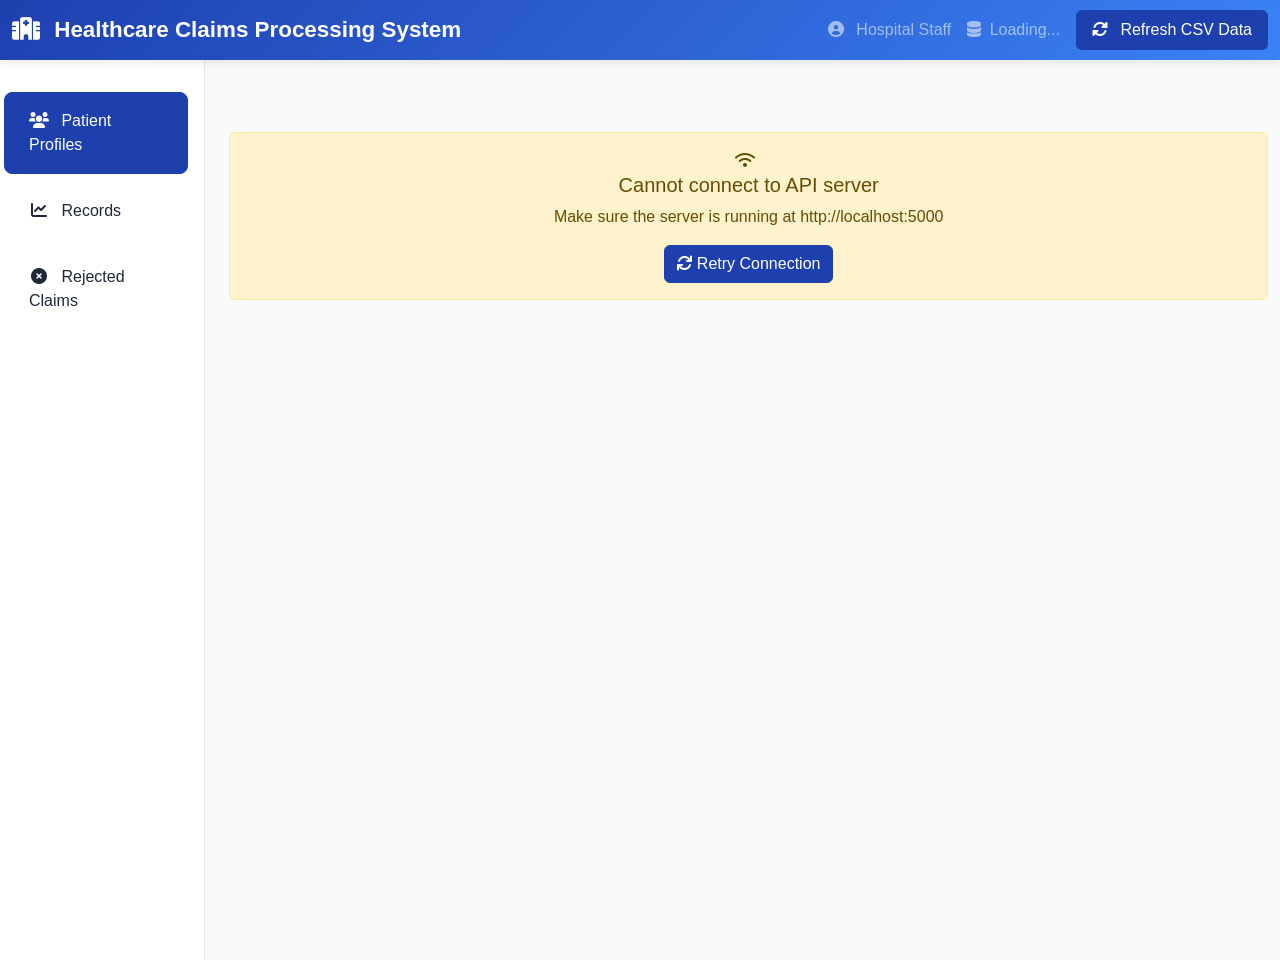
==== web_dashboard/index.html @ 1db89700 "Initial Commit" ====
<!DOCTYPE html>
<html lang="en">
<head>
    <meta charset="UTF-8">
    <meta name="viewport" content="width=device-width, initial-scale=1.0">
    <title>Healthcare Claims Processing System</title>
    <link href="https://cdn.jsdelivr.net/npm/bootstrap@5.3.0/dist/css/bootstrap.min.css" rel="stylesheet">
    <link href="https://cdnjs.cloudflare.com/ajax/libs/font-awesome/6.0.0/css/all.min.css" rel="stylesheet">
    <link href="styles.css" rel="stylesheet">
</head>
<body>
    <!-- Navigation -->
    <nav class="navbar navbar-expand-lg navbar-dark">
        <div class="container-fluid">
            <a class="navbar-brand" href="#">
                <i class="fas fa-hospital-alt me-2"></i>
                Healthcare Claims Processing System
            </a>
            <div class="navbar-nav ms-auto">
                <span class="navbar-text me-3">
                    <i class="fas fa-user-circle me-2"></i>
                    Hospital Staff
                </span>
                <span class="navbar-text me-3" id="dataStatus">
                    <i class="fas fa-database me-1"></i>
                    <span id="dataMode">Loading...</span>
                </span>
                <button class="refresh-btn" onclick="refreshData()">
                    <i class="fas fa-sync-alt me-2"></i>
                    Refresh CSV Data
                </button>
            </div>
        </div>
    </nav>

    <!-- Main Content -->
    <div class="container-fluid p-0">
        <div class="row no-gutters">
            <!-- Vertical Tab Navigation -->
            <div class="col-md-2 sidebar-tabs">
                <div class="nav flex-column nav-pills" id="mainTabs" role="tablist">
                    <button class="nav-link active" id="patients-tab" data-bs-toggle="pill" data-bs-target="#patients" type="button" role="tab">
                        <i class="fas fa-users me-2"></i>
                        Patient Profiles
                    </button>
                    <button class="nav-link" id="records-tab" data-bs-toggle="pill" data-bs-target="#records" type="button" role="tab">
                        <i class="fas fa-chart-line me-2"></i>
                        Records
                    </button>
                    <button class="nav-link" id="rejected-tab" data-bs-toggle="pill" data-bs-target="#rejected" type="button" role="tab">
                        <i class="fas fa-times-circle me-2"></i>
                        Rejected Claims
                    </button>
                </div>
            </div>

            <!-- Tab Content -->
            <div class="col-md-10">
                <div class="tab-content p-4" id="mainTabsContent">
            <!-- Patient Profiles Tab -->
            <div class="tab-pane fade show active" id="patients" role="tabpanel">
                <div class="row" id="patientsGrid">
                    <!-- Patient cards will be loaded here -->
                </div>
            </div>

            <!-- Records Tab -->
            <div class="tab-pane fade" id="records" role="tabpanel">
                <!-- Metrics Row -->
                <div class="row mb-4">
                    <div class="col-md-3">
                        <div class="metric-card">
                            <div class="metric-icon text-warning">
                                <i class="fas fa-clock"></i>
                            </div>
                            <div class="metric-content">
                                <h3 id="activeClaimsCount">0</h3>
                                <p>Active Claims</p>
                            </div>
                        </div>
                    </div>
                    <div class="col-md-3">
                        <div class="metric-card">
                            <div class="metric-icon text-success">
                                <i class="fas fa-check-circle"></i>
                            </div>
                            <div class="metric-content">
                                <h3 id="successClaimsCount">0</h3>
                                <p>Success Claims</p>
                            </div>
                        </div>
                    </div>
                    <div class="col-md-3">
                        <div class="metric-card">
                            <div class="metric-icon text-primary">
                                <i class="fas fa-dollar-sign"></i>
                            </div>
                            <div class="metric-content">
                                <h3 id="recoveredAmountTotal">$0</h3>
                                <p>Recovered Amount</p>
                            </div>
                        </div>
                    </div>
                    <div class="col-md-3">
                        <div class="metric-card">
                            <div class="metric-icon text-info">
                                <i class="fas fa-percentage"></i>
                            </div>
                            <div class="metric-content">
                                <h3 id="successRate">0%</h3>
                                <p>Success Rate</p>
                            </div>
                        </div>
                    </div>
                </div>
                
                <!-- Recent Activity -->
                <div class="row">
                    <div class="col-12">
                        <div class="card">
                            <div class="card-header">
                                <h5 class="mb-0">
                                    <i class="fas fa-history me-2"></i>
                                    Recent Activity
                                </h5>
                            </div>
                            <div class="card-body">
                                <div id="recentActivity">
                                    <p class="text-muted">No recent activity</p>
                                </div>
                            </div>
                        </div>
                    </div>
                </div>
            </div>

            <!-- Rejected Claims Tab -->
            <div class="tab-pane fade" id="rejected" role="tabpanel">
                <div class="row">
                    <div class="col-12">
                        <div class="card">
                            <div class="card-header">
                                <h5 class="mb-0">
                                    <i class="fas fa-exclamation-triangle me-2"></i>
                                    Rejected Claims & Reasons
                                </h5>
                            </div>
                            <div class="card-body">
                                <div id="rejectedClaimsList">
                                    <p class="text-muted">No rejected claims</p>
                                </div>
                            </div>
                        </div>
                    </div>
                </div>
            </div>
        </div>
    </div>

    <!-- Processing Modal -->
    <div class="modal fade" id="processingModal" tabindex="-1">
        <div class="modal-dialog modal-dialog-centered">
            <div class="modal-content">
                <div class="modal-header">
                    <h5 class="modal-title">
                        <i class="fas fa-cogs me-2"></i>
                        Processing Claim
                    </h5>
                </div>
                <div class="modal-body text-center">
                    <div class="spinner-border text-primary mb-3" role="status">
                        <span class="visually-hidden">Loading...</span>
                    </div>
                    <h5>Agentic Claims Processing Started</h5>
                    <p class="text-muted">Our AI agents are working on your claim...</p>
                    <div class="progress">
                        <div class="progress-bar progress-bar-striped progress-bar-animated" role="progressbar" style="width: 45%"></div>
                    </div>
                    <p class="mt-3 small text-muted">
                        <span id="processingPatientName">Processing...</span><br>
                        <span id="processingStatus">Validating claim data...</span>
                    </p>
                </div>
            </div>
        </div>
    </div>

    <!-- Patient Info Modal -->
    <div class="modal fade" id="patientInfoModal" tabindex="-1">
        <div class="modal-dialog modal-lg">
            <div class="modal-content">
                <div class="modal-header">
                    <h5 class="modal-title">
                        <i class="fas fa-user me-2"></i>
                        Patient Information
                    </h5>
                    <button type="button" class="btn-close" data-bs-dismiss="modal"></button>
                </div>
                <div class="modal-body">
                    <div id="patientInfoContent">
                        <!-- Patient details will be loaded here -->
                    </div>
                </div>
            </div>
        </div>
    </div>

    <!-- Bootstrap Bundle with Popper -->
    <script src="https://cdn.jsdelivr.net/npm/bootstrap@5.3.0/dist/js/bootstrap.bundle.min.js"></script>
    <script src="dashboard.js"></script>
</body>
</html>
---- web_dashboard/styles.css ----
/* Professional Healthcare Dashboard CSS */

:root {
    --primary-color: #1e40af;
    --secondary-color: #3b82f6;
    --success-color: #10b981;
    --warning-color: #f59e0b;
    --danger-color: #ef4444;
    --light-bg: #f8fafc;
    --dark-text: #1f2937;
    --border-color: #e5e7eb;
}

/* Base Styles */
body {
    font-family: 'Segoe UI', Tahoma, Geneva, Verdana, sans-serif;
    background-color: var(--light-bg);
    color: var(--dark-text);
    margin: 0;
    padding: 0;
}

/* Navigation */
.navbar {
    background: linear-gradient(135deg, var(--primary-color) 0%, var(--secondary-color) 100%);
    box-shadow: 0 2px 10px rgba(0,0,0,0.1);
}

.navbar-brand {
    font-weight: 700;
    font-size: 1.4rem;
}

/* Main Container */
.main-container {
    margin-top: 2rem;
}

/* Statistics Cards */
.stat-card {
    background: white;
    border-radius: 12px;
    padding: 2rem;
    border: 1px solid var(--border-color);
    box-shadow: 0 2px 8px rgba(0,0,0,0.05);
    transition: transform 0.2s ease, box-shadow 0.2s ease;
    text-align: center;
    margin-bottom: 1.5rem;
}

.stat-card:hover {
    transform: translateY(-2px);
    box-shadow: 0 4px 16px rgba(0,0,0,0.1);
}

.stat-number {
    font-size: 2.5rem;
    font-weight: 700;
    margin: 0.5rem 0;
}

.stat-label {
    font-size: 0.9rem;
    color: #6b7280;
    font-weight: 500;
    text-transform: uppercase;
    letter-spacing: 0.5px;
}

.stat-icon {
    font-size: 2rem;
    margin-bottom: 1rem;
}

/* Chart Containers */
.chart-container {
    background: white;
    border-radius: 12px;
    padding: 2rem;
    border: 1px solid var(--border-color);
    box-shadow: 0 2px 8px rgba(0,0,0,0.05);
    margin-bottom: 2rem;
}

.chart-title {
    font-size: 1.2rem;
    font-weight: 600;
    margin-bottom: 1.5rem;
    color: var(--dark-text);
}

/* Tables */
.table-container {
    background: white;
    border-radius: 12px;
    border: 1px solid var(--border-color);
    box-shadow: 0 2px 8px rgba(0,0,0,0.05);
    overflow: hidden;
}

.table {
    margin-bottom: 0;
}

.table th {
    background-color: #f8fafc;
    border-bottom: 2px solid var(--border-color);
    font-weight: 600;
    color: var(--dark-text);
    padding: 1rem 0.75rem;
}

.table td {
    padding: 1rem 0.75rem;
    vertical-align: middle;
}

.table-hover tbody tr:hover {
    background-color: #f8fafc;
}

/* Badges */
.badge {
    font-size: 0.8rem;
    padding: 0.4rem 0.8rem;
    border-radius: 6px;
}

/* Sidebar */
.sidebar {
    background: white;
    border-radius: 12px;
    padding: 2rem;
    border: 1px solid var(--border-color);
    box-shadow: 0 2px 8px rgba(0,0,0,0.05);
    height: fit-content;
}

.sidebar-title {
    font-size: 1.1rem;
    font-weight: 600;
    margin-bottom: 1rem;
    color: var(--dark-text);
}

.quick-action {
    display: block;
    width: 100%;
    padding: 0.8rem;
    margin-bottom: 0.5rem;
    border: 1px solid var(--border-color);
    border-radius: 8px;
    background: white;
    color: var(--dark-text);
    text-decoration: none;
    font-weight: 500;
    transition: all 0.2s ease;
}

.quick-action:hover {
    background: var(--light-bg);
    border-color: var(--secondary-color);
    color: var(--secondary-color);
    text-decoration: none;
}

/* Status Indicators */
.status-indicator {
    display: inline-block;
    width: 10px;
    height: 10px;
    border-radius: 50%;
    margin-right: 8px;
}

.status-online {
    background-color: var(--success-color);
}

.status-warning {
    background-color: var(--warning-color);
}

.status-error {
    background-color: var(--danger-color);
}

/* Buttons */
.refresh-btn {
    background: var(--primary-color);
    border: none;
    color: white;
    padding: 0.5rem 1rem;
    border-radius: 6px;
    font-weight: 500;
    transition: background 0.2s ease;
}

.refresh-btn:hover {
    background: #1e3a8a;
}

.btn-primary {
    background-color: var(--primary-color);
    border-color: var(--primary-color);
}

.btn-primary:hover {
    background-color: #1e3a8a;
    border-color: #1e3a8a;
}

/* Loading State */
.loading {
    text-align: center;
    padding: 2rem;
    color: #6b7280;
}

.loading i {
    font-size: 2rem;
    margin-bottom: 1rem;
    animation: spin 1s linear infinite;
}

@keyframes spin {
    0% { transform: rotate(0deg); }
    100% { transform: rotate(360deg); }
}

/* Responsive Design */
@media (max-width: 768px) {
    .stat-card {
        padding: 1.5rem;
    }
    
    .stat-number {
        font-size: 2rem;
    }
    
    .chart-container {
        padding: 1.5rem;
    }
    
    .sidebar {
        margin-top: 2rem;
        padding: 1.5rem;
    }
}

@media (max-width: 576px) {
    .main-container {
        margin-top: 1rem;
    }
    
    .stat-card {
        padding: 1rem;
    }
    
    .stat-number {
        font-size: 1.8rem;
    }
    
    .chart-container {
        padding: 1rem;
    }
    
    .table-responsive {
        font-size: 0.875rem;
    }
}

/* Chart Responsiveness */
.chart-container canvas {
    max-height: 400px;
}

/* Print Styles */
@media print {
    .sidebar {
        display: none;
    }
    
    .navbar {
        background: var(--primary-color) !important;
        -webkit-print-color-adjust: exact;
        print-color-adjust: exact;
    }
    
    .stat-card,
    .chart-container,
    .table-container {
        box-shadow: none;
        border: 1px solid #ddd;
    }
}

/* Custom Scrollbar */
::-webkit-scrollbar {
    width: 8px;
}

::-webkit-scrollbar-track {
    background: #f1f1f1;
    border-radius: 4px;
}

::-webkit-scrollbar-thumb {
    background: #c1c1c1;
    border-radius: 4px;
}

::-webkit-scrollbar-thumb:hover {
    background: #a1a1a1;
}

/* Patient Cards */
.patient-card {
    background: white;
    border-radius: 12px;
    padding: 1.5rem;
    border: 1px solid var(--border-color);
    box-shadow: 0 2px 8px rgba(0,0,0,0.05);
    transition: transform 0.2s ease, box-shadow 0.2s ease;
    margin-bottom: 1.5rem;
    height: 100%;
}

.patient-card:hover {
    transform: translateY(-2px);
    box-shadow: 0 4px 16px rgba(0,0,0,0.1);
}

.patient-card .card-header {
    background: none;
    border: none;
    padding: 0 0 1rem 0;
    display: flex;
    align-items: center;
    gap: 10px;
}

.patient-card .patient-avatar {
    width: 50px;
    height: 50px;
    border-radius: 50%;
    background: linear-gradient(135deg, var(--primary-color), var(--secondary-color));
    display: flex;
    align-items: center;
    justify-content: center;
    color: white;
    font-weight: bold;
    font-size: 1.2rem;
}

.patient-card .patient-name {
    font-size: 1.1rem;
    font-weight: 600;
    color: var(--dark-text);
    margin: 0;
}

.patient-card .patient-id {
    font-size: 0.9rem;
    color: #6b7280;
    margin: 0;
}

.patient-card .patient-info {
    margin: 1rem 0;
}

.patient-card .patient-info p {
    margin: 0.25rem 0;
    font-size: 0.9rem;
    color: #6b7280;
}

.patient-card .patient-actions {
    display: flex;
    gap: 10px;
    margin-top: 1rem;
}

.patient-card .btn {
    flex: 1;
    padding: 0.5rem 1rem;
    border-radius: 6px;
    font-size: 0.9rem;
    font-weight: 500;
    transition: all 0.2s ease;
}

.patient-card .btn-primary {
    background: var(--primary-color);
    border: none;
}

.patient-card .btn-primary:hover {
    background: #1e3a8a;
}

.patient-card .btn-outline-secondary {
    border: 1px solid #d1d5db;
    color: #6b7280;
}

.patient-card .btn-outline-secondary:hover {
    background: #f3f4f6;
    border-color: #9ca3af;
}

/* Metric Cards */
.metric-card {
    background: white;
    border-radius: 12px;
    padding: 1.5rem;
    border: 1px solid var(--border-color);
    box-shadow: 0 2px 8px rgba(0,0,0,0.05);
    transition: transform 0.2s ease, box-shadow 0.2s ease;
    margin-bottom: 1.5rem;
    display: flex;
    align-items: center;
    gap: 1rem;
}

.metric-card:hover {
    transform: translateY(-2px);
    box-shadow: 0 4px 16px rgba(0,0,0,0.1);
}

.metric-card .metric-icon {
    width: 60px;
    height: 60px;
    border-radius: 12px;
    display: flex;
    align-items: center;
    justify-content: center;
    font-size: 1.5rem;
    flex-shrink: 0;
}

.metric-card .metric-icon.text-primary {
    background: rgba(30, 64, 175, 0.1);
    color: var(--primary-color);
}

.metric-card .metric-icon.text-success {
    background: rgba(16, 185, 129, 0.1);
    color: var(--success-color);
}

.metric-card .metric-icon.text-warning {
    background: rgba(245, 158, 11, 0.1);
    color: var(--warning-color);
}

.metric-card .metric-icon.text-info {
    background: rgba(59, 130, 246, 0.1);
    color: var(--secondary-color);
}

.metric-card .metric-content h3 {
    margin: 0;
    font-size: 1.8rem;
    font-weight: 700;
    color: var(--dark-text);
}

.metric-card .metric-content p {
    margin: 0.25rem 0 0 0;
    font-size: 0.9rem;
    color: #6b7280;
    font-weight: 500;
}

/* Activity Items */
.activity-item {
    padding: 1rem;
    border-left: 3px solid var(--border-color);
    margin-bottom: 1rem;
    background: #f9fafb;
    border-radius: 0 6px 6px 0;
}

.activity-item.success {
    border-left-color: var(--success-color);
}

.activity-item.warning {
    border-left-color: var(--warning-color);
}

.activity-item.danger {
    border-left-color: var(--danger-color);
}

.activity-item .activity-time {
    font-size: 0.8rem;
    color: #9ca3af;
}

.activity-item .activity-title {
    font-weight: 600;
    color: var(--dark-text);
    margin: 0.25rem 0;
}

.activity-item .activity-description {
    font-size: 0.9rem;
    color: #6b7280;
    margin: 0;
}

/* Rejected Claims */
.rejected-claim-item {
    background: white;
    border-radius: 8px;
    padding: 1.5rem;
    border-left: 4px solid var(--danger-color);
    margin-bottom: 1rem;
    box-shadow: 0 2px 4px rgba(0,0,0,0.05);
}

.rejected-claim-item .claim-header {
    display: flex;
    justify-content: between;
    align-items: flex-start;
    margin-bottom: 1rem;
}

.rejected-claim-item .claim-patient {
    font-weight: 600;
    color: var(--dark-text);
}

.rejected-claim-item .claim-amount {
    font-weight: 600;
    color: var(--danger-color);
}

.rejected-claim-item .claim-reason {
    background: #fef2f2;
    padding: 0.75rem;
    border-radius: 6px;
    border: 1px solid #fecaca;
    margin-top: 0.5rem;
}

.rejected-claim-item .claim-reason strong {
    color: var(--danger-color);
}

/* Focus States for Accessibility */
.quick-action:focus,
.refresh-btn:focus,
.btn:focus {
    outline: 2px solid var(--primary-color);
    outline-offset: 2px;
}

/* Text Color Utilities */
.text-primary { color: var(--primary-color) !important; }
.text-success { color: var(--success-color) !important; }
.text-warning { color: var(--warning-color) !important; }
.text-danger { color: var(--danger-color) !important; }

/* Background Color Utilities */
.bg-primary { background-color: var(--primary-color) !important; }
.bg-success { background-color: var(--success-color) !important; }
.bg-warning { background-color: var(--warning-color) !important; }
.bg-danger { background-color: var(--danger-color) !important; }

/* Vertical Sidebar Tabs */
.sidebar-tabs {
    background: white;
    border-right: 1px solid var(--border-color);
    min-height: 100vh;
    padding: 2rem 0;
}

.sidebar-tabs .nav-pills {
    padding: 0 1rem;
}

.sidebar-tabs .nav-link {
    color: var(--dark-text);
    text-align: left;
    padding: 1rem 1.5rem;
    margin-bottom: 0.5rem;
    border-radius: 8px;
    font-weight: 500;
    transition: all 0.2s ease;
    border: 1px solid transparent;
}

.sidebar-tabs .nav-link:hover {
    background: var(--light-bg);
    border-color: var(--border-color);
}

.sidebar-tabs .nav-link.active {
    background: var(--primary-color);
    color: white;
    border-color: var(--primary-color);
}

.sidebar-tabs .nav-link i {
    width: 20px;
    text-align: center;
}

/* Main content area adjustment */
.tab-content {
    min-height: 100vh;
    background: var(--light-bg);
}

/* Remove default Bootstrap spacing */
.no-gutters > .col-md-2,
.no-gutters > .col-md-10 {
    padding-right: 0;
    padding-left: 0;
}
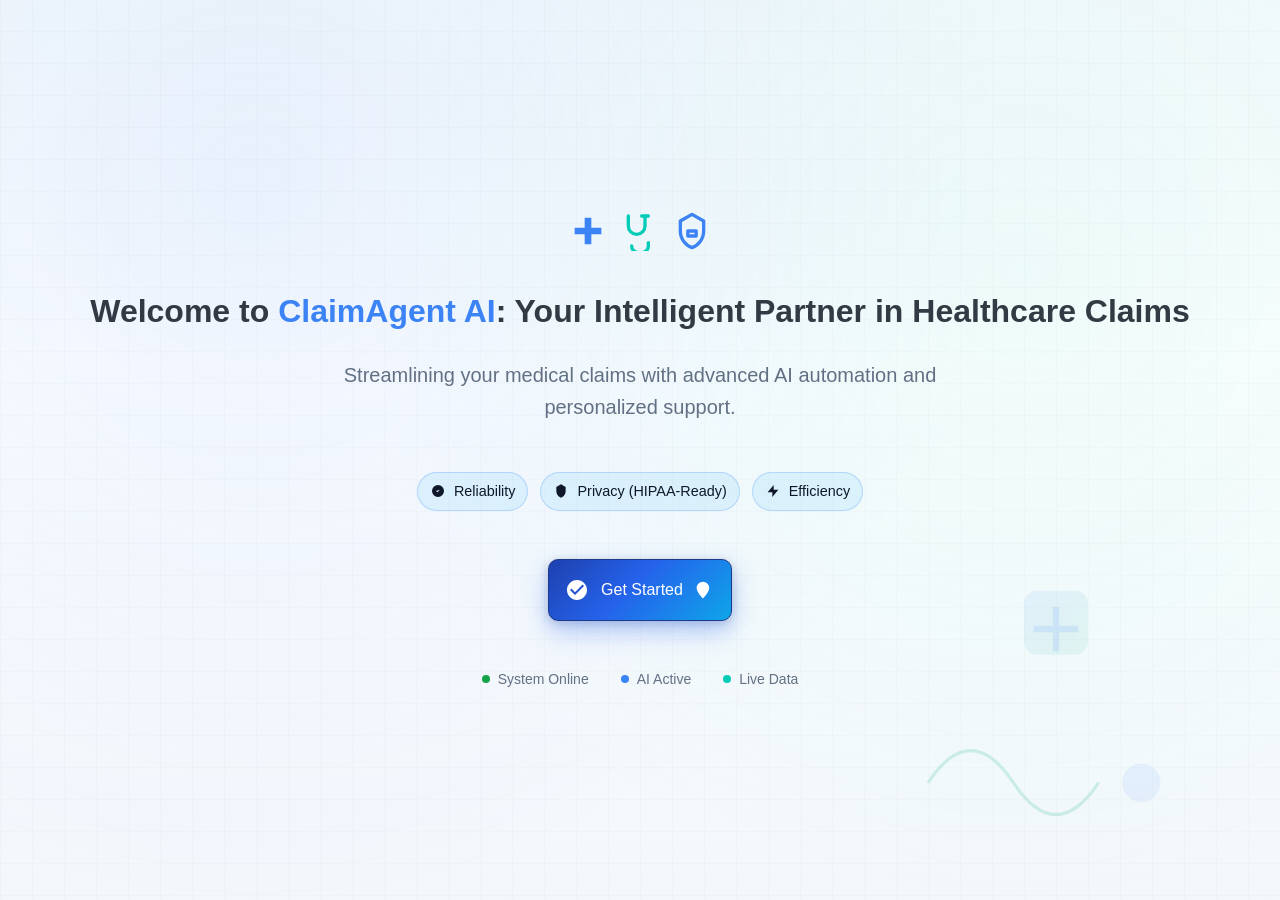
==== commit 2db81508: "Initial commit" ====
--- a/web_dashboard/index.html
+++ b/web_dashboard/index.html
@@ -3,210 +3,340 @@
 <head>
     <meta charset="UTF-8">
     <meta name="viewport" content="width=device-width, initial-scale=1.0">
-    <title>Healthcare Claims Processing System</title>
-    <link href="https://cdn.jsdelivr.net/npm/bootstrap@5.3.0/dist/css/bootstrap.min.css" rel="stylesheet">
-    <link href="https://cdnjs.cloudflare.com/ajax/libs/font-awesome/6.0.0/css/all.min.css" rel="stylesheet">
-    <link href="styles.css" rel="stylesheet">
+    <title>Agentic AI Claims Dashboard</title>
+    <link rel="stylesheet" href="styles.css">
+    <link rel="icon" href="data:image/svg+xml,<svg xmlns='http://www.w3.org/2000/svg' viewBox='0 0 24 24' fill='%233b82f6'><path d='M9.5 2A7.5 7.5 0 0 0 2 9.5c0 5.5 7.5 12.5 7.5 12.5s7.5-7 7.5-12.5A7.5 7.5 0 0 0 9.5 2z'></path></svg>">
 </head>
 <body>
-    <!-- Navigation -->
-    <nav class="navbar navbar-expand-lg navbar-dark">
-        <div class="container-fluid">
-            <a class="navbar-brand" href="#">
-                <i class="fas fa-hospital-alt me-2"></i>
-                Healthcare Claims Processing System
-            </a>
-            <div class="navbar-nav ms-auto">
-                <span class="navbar-text me-3">
-                    <i class="fas fa-user-circle me-2"></i>
-                    Hospital Staff
-                </span>
-                <span class="navbar-text me-3" id="dataStatus">
-                    <i class="fas fa-database me-1"></i>
-                    <span id="dataMode">Loading...</span>
-                </span>
-                <button class="refresh-btn" onclick="refreshData()">
-                    <i class="fas fa-sync-alt me-2"></i>
-                    Refresh CSV Data
-                </button>
-            </div>
+    <!-- Landing Page -->
+    <div id="landing-page" class="min-h-screen bg-hero-clinical relative overflow-hidden">
+        <!-- Subtle professional background overlay + medical illustration -->
+        <div class="hero-grid-overlay absolute inset-0"></div>
+        <div class="hero-illustration" aria-hidden="true">
+            <svg viewBox="0 0 300 300" xmlns="http://www.w3.org/2000/svg" role="img">
+                <defs>
+                    <linearGradient id="medGrad" x1="0" y1="0" x2="1" y2="1">
+                        <stop offset="0%" stop-color="#3B82F6" stop-opacity="0.12"/>
+                        <stop offset="100%" stop-color="#10B981" stop-opacity="0.12"/>
+                    </linearGradient>
+                </defs>
+                <g fill="url(#medGrad)">
+                    <rect x="120" y="40" width="60" height="60" rx="12"/>
+                    <path d="M147 55 h6 v18 h18 v6 h-18 v18 h-6 v-18 h-18 v-6 h18z" fill="#3B82F6" fill-opacity="0.18"/>
+                </g>
+                <path d="M30 220 q40 -60 80 0 t80 0" fill="none" stroke="#10B981" stroke-width="3" stroke-opacity="0.25"/>
+                <circle cx="230" cy="220" r="18" fill="#3B82F6" fill-opacity="0.12"/>
+            </svg>
         </div>
-    </nav>
-
-    <!-- Main Content -->
-    <div class="container-fluid p-0">
-        <div class="row no-gutters">
-            <!-- Vertical Tab Navigation -->
-            <div class="col-md-2 sidebar-tabs">
-                <div class="nav flex-column nav-pills" id="mainTabs" role="tablist">
-                    <button class="nav-link active" id="patients-tab" data-bs-toggle="pill" data-bs-target="#patients" type="button" role="tab">
-                        <i class="fas fa-users me-2"></i>
-                        Patient Profiles
-                    </button>
-                    <button class="nav-link" id="records-tab" data-bs-toggle="pill" data-bs-target="#records" type="button" role="tab">
-                        <i class="fas fa-chart-line me-2"></i>
-                        Records
-                    </button>
-                    <button class="nav-link" id="rejected-tab" data-bs-toggle="pill" data-bs-target="#rejected" type="button" role="tab">
-                        <i class="fas fa-times-circle me-2"></i>
-                        Rejected Claims
-                    </button>
-                </div>
-            </div>
-
-            <!-- Tab Content -->
-            <div class="col-md-10">
-                <div class="tab-content p-4" id="mainTabsContent">
-            <!-- Patient Profiles Tab -->
-            <div class="tab-pane fade show active" id="patients" role="tabpanel">
-                <div class="row" id="patientsGrid">
-                    <!-- Patient cards will be loaded here -->
-                </div>
-            </div>
-
-            <!-- Records Tab -->
-            <div class="tab-pane fade" id="records" role="tabpanel">
-                <!-- Metrics Row -->
-                <div class="row mb-4">
-                    <div class="col-md-3">
-                        <div class="metric-card">
-                            <div class="metric-icon text-warning">
-                                <i class="fas fa-clock"></i>
-                            </div>
-                            <div class="metric-content">
-                                <h3 id="activeClaimsCount">0</h3>
-                                <p>Active Claims</p>
-                            </div>
-                        </div>
-                    </div>
-                    <div class="col-md-3">
-                        <div class="metric-card">
-                            <div class="metric-icon text-success">
-                                <i class="fas fa-check-circle"></i>
-                            </div>
-                            <div class="metric-content">
-                                <h3 id="successClaimsCount">0</h3>
-                                <p>Success Claims</p>
-                            </div>
-                        </div>
-                    </div>
-                    <div class="col-md-3">
-                        <div class="metric-card">
-                            <div class="metric-icon text-primary">
-                                <i class="fas fa-dollar-sign"></i>
-                            </div>
-                            <div class="metric-content">
-                                <h3 id="recoveredAmountTotal">$0</h3>
-                                <p>Recovered Amount</p>
-                            </div>
-                        </div>
-                    </div>
-                    <div class="col-md-3">
-                        <div class="metric-card">
-                            <div class="metric-icon text-info">
-                                <i class="fas fa-percentage"></i>
-                            </div>
-                            <div class="metric-content">
-                                <h3 id="successRate">0%</h3>
-                                <p>Success Rate</p>
-                            </div>
-                        </div>
-                    </div>
-                </div>
-                
-                <!-- Recent Activity -->
-                <div class="row">
-                    <div class="col-12">
-                        <div class="card">
-                            <div class="card-header">
-                                <h5 class="mb-0">
-                                    <i class="fas fa-history me-2"></i>
-                                    Recent Activity
-                                </h5>
-                            </div>
-                            <div class="card-body">
-                                <div id="recentActivity">
-                                    <p class="text-muted">No recent activity</p>
-                                </div>
-                            </div>
-                        </div>
-                    </div>
-                </div>
-            </div>
-
-            <!-- Rejected Claims Tab -->
-            <div class="tab-pane fade" id="rejected" role="tabpanel">
-                <div class="row">
-                    <div class="col-12">
-                        <div class="card">
-                            <div class="card-header">
-                                <h5 class="mb-0">
-                                    <i class="fas fa-exclamation-triangle me-2"></i>
-                                    Rejected Claims & Reasons
-                                </h5>
-                            </div>
-                            <div class="card-body">
-                                <div id="rejectedClaimsList">
-                                    <p class="text-muted">No rejected claims</p>
-                                </div>
-                            </div>
-                        </div>
-                    </div>
+
+        <div class="relative z-10 flex flex-col items-center justify-center min-h-screen px-4">
+            <!-- Healthcare Brand Header -->
+            <div class="text-center mb-12 space-y-6">
+                <div class="inline-flex items-center space-x-3 mb-3" aria-hidden="true">
+                    <!-- Medical cross -->
+                    <svg class="h-10 w-10 text-primary" viewBox="0 0 24 24" fill="currentColor" aria-hidden="true">
+                        <path d="M10 4h4v6h6v4h-6v6h-4v-6H4v-4h6V4z"/>
+                    </svg>
+                    <!-- Stethoscope -->
+                    <svg class="h-10 w-10 text-secondary" viewBox="0 0 24 24" fill="none" stroke="currentColor" stroke-width="2" aria-hidden="true">
+                        <path stroke-linecap="round" stroke-linejoin="round" d="M5 3v6a5 5 0 0010 0V3m0 0h2m-2 0h-2M7 21a4 4 0 004 4h2a4 4 0 004-4v-2"/>
+                    </svg>
+                    <!-- Shield/lock -->
+                    <svg class="h-10 w-10 text-primary" viewBox="0 0 24 24" fill="none" stroke="currentColor" stroke-width="2" aria-hidden="true">
+                        <path stroke-linecap="round" stroke-linejoin="round" d="M12 2l7 4v6c0 5-3.5 9-7 10-3.5-1-7-5-7-10V6l7-4z"/>
+                        <path stroke-linecap="round" stroke-linejoin="round" d="M9.5 12h5v3h-5z"/>
+                    </svg>
+                </div>
+
+                <h1 class="text-5xl font-bold text-foreground-90">
+                    Welcome to <span class="text-primary">ClaimAgent AI</span>: Your Intelligent Partner in Healthcare Claims
+                </h1>
+                <p class="text-xl text-muted-foreground max-w-2xl mx-auto leading-relaxed">
+                    Streamlining your medical claims with advanced AI automation and personalized support.
+                </p>
+            </div>
+
+            <!-- Feature Pills -->
+            <div class="flex flex-wrap gap-3 mb-12 justify-center" aria-label="Trust indicators">
+                <div class="trust-badge">
+                    <svg class="h-4 w-4" viewBox="0 0 24 24" fill="currentColor" aria-hidden="true"><path d="M9 12l2 2 4-4m6 2a9 9 0 11-18 0 9 9 0 0118 0z"/></svg>
+                    Reliability
+                </div>
+                <div class="trust-badge">
+                    <svg class="h-4 w-4" viewBox="0 0 24 24" fill="currentColor" aria-hidden="true"><path d="M12 2l7 4v6c0 5-3.5 9-7 10-3.5-1-7-5-7-10V6l7-4z"/></svg>
+                    Privacy (HIPAA‑Ready)
+                </div>
+                <div class="trust-badge">
+                    <svg class="h-4 w-4" viewBox="0 0 24 24" fill="currentColor" aria-hidden="true"><path d="M13 10V3L4 14h7v7l9-11h-7z"/></svg>
+                    Efficiency
+                </div>
+            </div>
+
+            <!-- CTA Button -->
+            <button id="enter-dashboard-btn" class="btn-lg btn-hero p-4 text-lg font-semibold hover-shadow-glow transition-all duration-500 hover-scale-105" aria-label="Get Started">
+                <svg class="mr-3 h-6 w-6" fill="currentColor" viewBox="0 0 24 24">
+                    <path d="M12 2C6.48 2 2 6.48 2 12s4.48 10 10 10 10-4.48 10-10S17.52 2 12 2zm-2 15l-5-5 1.41-1.41L10 14.17l7.59-7.59L19 8l-9 9z"/>
+                </svg>
+                Get Started
+                <svg class="ml-3 h-5 w-5" fill="currentColor" viewBox="0 0 24 24">
+                    <path d="M9.5 2A7.5 7.5 0 0 0 2 9.5c0 5.5 7.5 12.5 7.5 12.5s7.5-7 7.5-12.5A7.5 7.5 0 0 0 9.5 2z"/>
+                </svg>
+            </button>
+
+            <!-- Status Indicators -->
+            <div class="mt-12 flex items-center space-x-8 text-sm text-muted-foreground">
+                <div class="flex items-center space-x-2">
+                    <div class="w-2 h-2 bg-success rounded-full animate-pulse"></div>
+                    <span>System Online</span>
+                </div>
+                <div class="flex items-center space-x-2">
+                    <div class="w-2 h-2 bg-primary rounded-full animate-pulse animation-delay-500"></div>
+                    <span>AI Active</span>
+                </div>
+                <div class="flex items-center space-x-2">
+                    <div class="w-2 h-2 bg-secondary rounded-full animate-pulse animation-delay-1000"></div>
+                    <span>Live Data</span>
                 </div>
             </div>
         </div>
     </div>
 
-    <!-- Processing Modal -->
-    <div class="modal fade" id="processingModal" tabindex="-1">
-        <div class="modal-dialog modal-dialog-centered">
-            <div class="modal-content">
-                <div class="modal-header">
-                    <h5 class="modal-title">
-                        <i class="fas fa-cogs me-2"></i>
-                        Processing Claim
-                    </h5>
-                </div>
-                <div class="modal-body text-center">
-                    <div class="spinner-border text-primary mb-3" role="status">
-                        <span class="visually-hidden">Loading...</span>
-                    </div>
-                    <h5>Agentic Claims Processing Started</h5>
-                    <p class="text-muted">Our AI agents are working on your claim...</p>
-                    <div class="progress">
-                        <div class="progress-bar progress-bar-striped progress-bar-animated" role="progressbar" style="width: 45%"></div>
-                    </div>
-                    <p class="mt-3 small text-muted">
-                        <span id="processingPatientName">Processing...</span><br>
-                        <span id="processingStatus">Validating claim data...</span>
-                    </p>
-                </div>
-            </div>
-        </div>
+    <!-- Dashboard -->
+    <div id="dashboard" class="min-h-screen bg-background" style="display: none;">
+        <!-- Header -->
+        <header class="border-b bg-card-50 backdrop-blur-sm sticky top-0 z-50">
+            <div class="container mx-auto px-4 py-4">
+                <div class="flex items-center justify-between">
+                    <div class="flex items-center space-x-3">
+                        <svg class="h-8 w-8 text-primary" fill="none" stroke="currentColor" viewBox="0 0 24 24">
+                            <path stroke-linecap="round" stroke-linejoin="round" stroke-width="2" d="M9.663 17h4.673M12 3v1m6.364 1.636l-.707.707M21 12h-1M4 12H3m3.343-5.657l-.707-.707m2.828 9.9a5 5 0 117.072 0l-.548.547A3.374 3.374 0 0014 18.469V19a2 2 0 11-4 0v-.531c0-.895-.356-1.754-.988-2.386l-.548-.547z"/>
+                        </svg>
+                        <div>
+                            <h1 class="text-xl font-bold">MediClaims Ai</h1>
+                            <p class="text-sm text-muted-foreground">Hospital Dashboard</p>
+                        </div>
+                    </div>
+                    
+                    <div class="flex items-center space-x-4">
+                        <div class="badge-outline flex items-center space-x-2">
+                            <div class="w-2 h-2 bg-success rounded-full animate-pulse"></div>
+                            <span>Live Data</span>
+                        </div>
+                        <button class="btn-outline btn-sm" id="refresh-btn">
+                            <svg class="h-4 w-4 mr-2" fill="none" stroke="currentColor" viewBox="0 0 24 24">
+                                <path stroke-linecap="round" stroke-linejoin="round" stroke-width="2" d="M13 10V3L4 14h7v7l9-11h-7z"/>
+                            </svg>
+                            Refresh
+                        </button>
+                    </div>
+                </div>
+            </div>
+        </header>
+
+        <!-- Main Dashboard -->
+        <main class="container mx-auto px-4 py-8">
+            <div class="space-y-8">
+                <!-- Tabs Navigation -->
+                <div class="tabs-list grid w-full grid-cols-3 bg-muted-50 p-2 rounded-xl backdrop-blur-sm">
+                    <button class="tab-trigger active" data-tab="patients">
+                        <svg class="h-5 w-5" fill="none" stroke="currentColor" viewBox="0 0 24 24">
+                            <path stroke-linecap="round" stroke-linejoin="round" stroke-width="2" d="M12 4.354a4 4 0 110 5.292M15 21H3v-1a6 6 0 0112 0v1zm0 0h6v-1a6 6 0 00-9-5.197m13.5-9a2.5 2.5 0 11-5 0 2.5 2.5 0 015 0z"/>
+                        </svg>
+                        <span class="font-medium">Patients</span>
+                    </button>
+                    <button class="tab-trigger" data-tab="records">
+                        <svg class="h-5 w-5" fill="none" stroke="currentColor" viewBox="0 0 24 24">
+                            <path stroke-linecap="round" stroke-linejoin="round" stroke-width="2" d="M9 19v-6a2 2 0 00-2-2H5a2 2 0 00-2 2v6a2 2 0 002 2h2a2 2 0 002-2zm0 0V9a2 2 0 012-2h2a2 2 0 012 2v10m-6 0a2 2 0 002 2h2a2 2 0 002-2m0 0V5a2 2 0 012-2h2a2 2 0 012 2v14a2 2 0 01-2 2h-2a2 2 0 01-2-2z"/>
+                        </svg>
+                        <span class="font-medium">Records</span>
+                    </button>
+                    <button class="tab-trigger" data-tab="rejected">
+                        <svg class="h-5 w-5" fill="none" stroke="currentColor" viewBox="0 0 24 24">
+                            <path stroke-linecap="round" stroke-linejoin="round" stroke-width="2" d="M10 14l2-2m0 0l2-2m-2 2l-2-2m2 2l2 2m7-2a9 9 0 11-18 0 9 9 0 0118 0z"/>
+                        </svg>
+                        <span class="font-medium">Rejected</span>
+                    </button>
+                </div>
+
+                <!-- Patients Tab Content -->
+                <div id="patients-tab" class="tab-content space-y-6">
+                    <!-- Search and Filters -->
+                    <div class="card border-0 shadow-soft">
+                        <div class="card-header pb-4">
+                            <div class="flex items-center justify-between">
+                                <div>
+                                    <h3 class="card-title flex items-center space-x-2">
+                                        <svg class="h-5 w-5 text-primary" fill="none" stroke="currentColor" viewBox="0 0 24 24">
+                                            <path stroke-linecap="round" stroke-linejoin="round" stroke-width="2" d="M12 4.354a4 4 0 110 5.292M15 21H3v-1a6 6 0 0112 0v1zm0 0h6v-1a6 6 0 00-9-5.197m13.5-9a2.5 2.5 0 11-5 0 2.5 2.5 0 015 0z"/>
+                                        </svg>
+                                        <span>Patient Management</span>
+                                    </h3>
+                                    <p class="card-description">Search and manage patient claims</p>
+                                </div>
+                                <div class="badge-secondary flex items-center space-x-1">
+                                    <svg class="h-3 w-3" fill="none" stroke="currentColor" viewBox="0 0 24 24">
+                                        <path stroke-linecap="round" stroke-linejoin="round" stroke-width="2" d="M13 10V3L4 14h7v7l9-11h-7z"/>
+                                    </svg>
+                                    <span id="active-badge">0 Active</span>
+                                </div>
+                            </div>
+                        </div>
+                        <div class="card-content space-y-4">
+                            <div class="flex items-center space-x-4">
+                                <div class="relative flex-1">
+                                    <svg class="absolute left-3 top-1/2 transform -translate-y-1/2 h-4 w-4 text-muted-foreground" fill="none" stroke="currentColor" viewBox="0 0 24 24">
+                                        <path stroke-linecap="round" stroke-linejoin="round" stroke-width="2" d="M21 21l-6-6m2-5a7 7 0 11-14 0 7 7 0 0114 0z"/>
+                                    </svg>
+                                    <input type="text" placeholder="    Search patients by name or ID..." class="input pl-10 bg-muted-30 border-muted" id="search-input">
+                                </div>
+                                <button class="btn-outline btn-icon" id="refresh-inline">
+                                    <svg class="h-4 w-4" fill="none" stroke="currentColor" viewBox="0 0 24 24">
+                                        <path stroke-linecap="round" stroke-linejoin="round" stroke-width="2" d="M3 4a1 1 0 011-1h16a1 1 0 011 1v2.586a1 1 0 01-.293.707l-6.414 6.414a1 1 0 00-.293.707V17l-4 4v-6.586a1 1 0 00-.293-.707L3.293 7.293A1 1 0 013 6.586V4z"/>
+                                    </svg>
+                                </button>
+                            </div>
+                            
+                            <div class="flex flex-wrap gap-2">
+                                <div class="badge-secondary">All Status</div>
+                                <div class="badge-outline">Ready</div>
+                                <div class="badge-outline">Processing</div>
+                                <div class="badge-outline">Approved</div>
+                                <div class="badge-outline">Denied</div>
+                            </div>
+                        </div>
+                    </div>
+
+                    <!-- Patient Grid (dynamic) -->
+                    <div class="patient-grid"></div>
+                </div>
+
+                <!-- Records Tab Content -->
+                <div id="records-tab" class="tab-content space-y-6" style="display: none;">
+                    <!-- Separate Metrics Cards -->
+                    <div class="metrics-container">
+                        <!-- Active Claims Card -->
+                        <div class="metric-card bg-blue-light">
+                            <div class="p-6">
+                                <p class="text-sm font-medium text-gray-700 mb-2">Active Claims</p>
+                                <div class="flex items-center justify-between">
+                                    <p class="text-3xl font-bold text-blue-600" id="activeClaimsCount">0</p>
+                                    <svg class="h-6 w-6 text-blue-500" fill="none" stroke="currentColor" viewBox="0 0 24 24">
+                                        <path stroke-linecap="round" stroke-linejoin="round" stroke-width="2" d="M12 8v4l3 3m6-3a9 9 0 11-18 0 9 9 0 0118 0z"/>
+                                    </svg>
+                                </div>
+                            </div>
+                        </div>
+                        
+                        <!-- Success Claims Card -->
+                        <div class="metric-card bg-green-light">
+                            <div class="p-6">
+                                <p class="text-sm font-medium text-gray-700 mb-2">Success Claims</p>
+                                <div class="flex items-center justify-between">
+                                    <p class="text-3xl font-bold text-green-600" id="successClaimsCount">0</p>
+                                    <svg class="h-6 w-6 text-green-500" fill="none" stroke="currentColor" viewBox="0 0 24 24">
+                                        <path stroke-linecap="round" stroke-linejoin="round" stroke-width="2" d="M9 12l2 2 4-4m6 2a9 9 0 11-18 0 9 9 0 0118 0z"/>
+                                    </svg>
+                                </div>
+                            </div>
+                        </div>
+                        
+                        <!-- Recovered Amount Card -->
+                        <div class="metric-card bg-gray-light">
+                            <div class="p-6">
+                                <p class="text-sm font-medium text-gray-700 mb-2">Recovered Amount</p>
+                                <div class="flex items-center justify-between">
+                                    <p class="text-3xl font-bold text-blue-600" id="recoveredAmountTotal">$0</p>
+                                    <svg class="h-6 w-6 text-blue-500" fill="none" stroke="currentColor" viewBox="0 0 24 24">
+                                        <path stroke-linecap="round" stroke-linejoin="round" stroke-width="2" d="M13 7h8m0 0v8m0-8l-8 8-4-4-6 6"/>
+                                    </svg>
+                                </div>
+                            </div>
+                        </div>
+                        
+                        <!-- Success Rate Card -->
+                        <div class="metric-card bg-orange-light">
+                            <div class="p-6">
+                                <p class="text-sm font-medium text-gray-700 mb-2">Success Rate</p>
+                                <div class="flex items-center justify-between">
+                                    <p class="text-3xl font-bold text-orange-600" id="successRate">0%</p>
+                                    <svg class="h-6 w-6 text-orange-500" fill="none" stroke="currentColor" viewBox="0 0 24 24">
+                                        <path stroke-linecap="round" stroke-linejoin="round" stroke-width="2" d="M11 3.055A9.001 9.001 0 1020.945 13H11V3.055z"/>
+                                    </svg>
+                                </div>
+                            </div>
+                        </div>
+                    </div>
+
+                    <!-- Real-Time Agent Activity -->
+                    <div class="card border-0 shadow-soft">
+                        <div class="card-header">
+                            <h3 class="card-title flex items-center space-x-2">
+                                <svg class="h-5 w-5 text-primary animate-pulse" fill="none" stroke="currentColor" viewBox="0 0 24 24">
+                                    <path stroke-linecap="round" stroke-linejoin="round" stroke-width="2" d="M13 10V3L4 14h7v7l9-11h-7z"/>
+                                </svg>
+                                <span>Live Agent Activity</span>
+                                <div class="w-2 h-2 bg-green-500 rounded-full animate-pulse"></div>
+                            </h3>
+                            <p class="card-description">Real-time AI agent processing updates</p>
+                        </div>
+                        <div class="card-content">
+                            <div class="space-y-3" id="recentActivity">
+                                <div class="flex items-center space-x-3 p-3 bg-muted rounded-lg">
+                                    <div class="animate-spin h-4 w-4 border-2 border-primary border-t-transparent rounded-full"></div>
+                                    <span class="text-muted-foreground">Loading real-time agent activity...</span>
+                                </div>
+                            </div>
+                            <div class="mt-4 pt-3 border-t">
+                                <div class="flex items-center justify-between">
+                                    <div class="flex items-center space-x-2">
+                                        <button id="refresh-activity" class="btn-sm btn-outline">
+                                            <svg class="h-4 w-4 mr-2" fill="none" stroke="currentColor" viewBox="0 0 24 24">
+                                                <path stroke-linecap="round" stroke-linejoin="round" stroke-width="2" d="M4 4v5h.582m15.356 2A8.001 8.001 0 004.582 9m0 0H9m11 11v-5h-.581m0 0a8.003 8.003 0 01-15.357-2m15.357 2H15"/>
+                                            </svg>
+                                            Refresh Activity
+                                        </button>
+                                        <button id="clear-activities" class="btn-sm btn-secondary" title="Clear all activity history">
+                                            <svg class="h-4 w-4 mr-2" fill="none" stroke="currentColor" viewBox="0 0 24 24">
+                                                <path stroke-linecap="round" stroke-linejoin="round" stroke-width="2" d="M19 7l-.867 12.142A2 2 0 0116.138 21H7.862a2 2 0 01-1.995-1.858L5 7m5 4v6m4-6v6m1-10V4a1 1 0 00-1-1h-4a1 1 0 00-1 1v3M4 7h16"/>
+                                            </svg>
+                                            Clear
+                                        </button>
+                                    </div>
+                                    <button id="toggle-view" class="btn-sm btn-outline" title="Toggle between user-friendly and technical view">
+                                        <svg class="h-4 w-4 mr-2" fill="none" stroke="currentColor" viewBox="0 0 24 24">
+                                            <path stroke-linecap="round" stroke-linejoin="round" stroke-width="2" d="M8 9l3 3-3 3m5 0h3M5 20h14a2 2 0 002-2V6a2 2 0 00-2-2H5a2 2 0 00-2 2v12a2 2 0 002 2z"/>
+                                        </svg>
+                                        <span id="view-mode-text">User View</span>
+                                    </button>
+                                </div>
+                            </div>
+                        </div>
+                    </div>
+                </div>
+
+                <!-- Rejected Tab Content -->
+                <div id="rejected-tab" class="tab-content space-y-6" style="display: none;">
+                    <div class="card border-0 shadow-soft">
+                        <div class="card-header">
+                            <h3 class="card-title flex items-center space-x-2">
+                                <svg class="h-5 w-5 text-destructive" fill="none" stroke="currentColor" viewBox="0 0 24 24">
+                                    <path stroke-linecap="round" stroke-linejoin="round" stroke-width="2" d="M10 14l2-2m0 0l2-2m-2 2l-2-2m2 2l2 2m7-2a9 9 0 11-18 0 9 9 0 0118 0z"/>
+                                </svg>
+                                <span class="rejected-claims-heading">Rejected Claims</span>
+                            </h3>
+                            <p class="card-description">Claims requiring attention and resubmission</p>
+                        </div>
+                        <div class="card-content">
+                            <div class="space-y-4" id="rejectedClaimsList">
+                                <p class="text-muted-foreground">No rejected claims</p>
+                            </div>
+                        </div>
+                    </div>
+                </div>
+            </div>
+        </main>
     </div>
 
-    <!-- Patient Info Modal -->
-    <div class="modal fade" id="patientInfoModal" tabindex="-1">
-        <div class="modal-dialog modal-lg">
-            <div class="modal-content">
-                <div class="modal-header">
-                    <h5 class="modal-title">
-                        <i class="fas fa-user me-2"></i>
-                        Patient Information
-                    </h5>
-                    <button type="button" class="btn-close" data-bs-dismiss="modal"></button>
-                </div>
-                <div class="modal-body">
-                    <div id="patientInfoContent">
-                        <!-- Patient details will be loaded here -->
-                    </div>
-                </div>
-            </div>
-        </div>
-    </div>
-
-    <!-- Bootstrap Bundle with Popper -->
-    <script src="https://cdn.jsdelivr.net/npm/bootstrap@5.3.0/dist/js/bootstrap.bundle.min.js"></script>
     <script src="dashboard.js"></script>
 </body>
 </html>
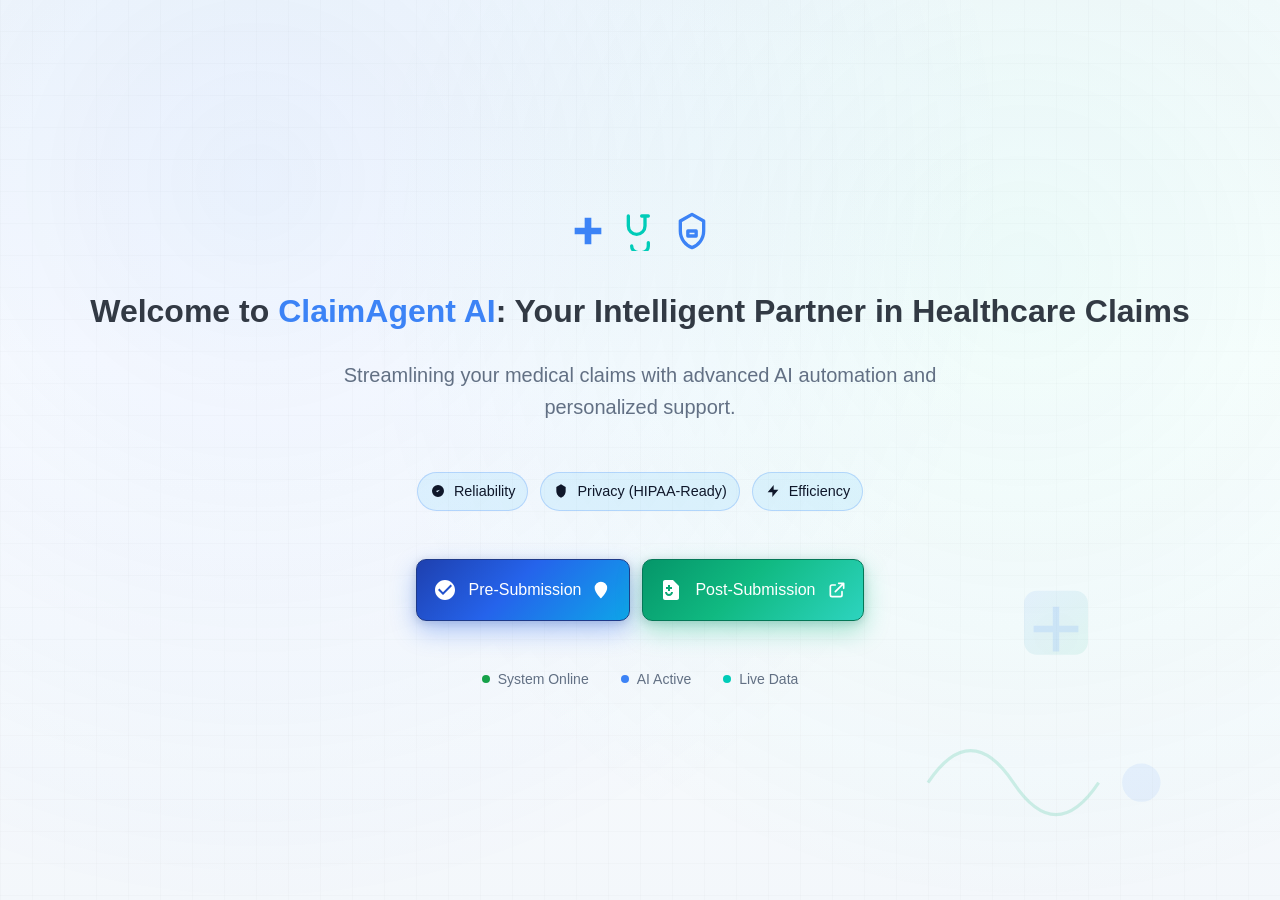
==== commit a58c896f: "feat: MediClaims AI - unified pre+post submission prototype for AI for Bharat hackathon - Pre-submis" ====
--- a/web_dashboard/index.html
+++ b/web_dashboard/index.html
@@ -72,16 +72,27 @@
                 </div>
             </div>
 
-            <!-- CTA Button -->
-            <button id="enter-dashboard-btn" class="btn-lg btn-hero p-4 text-lg font-semibold hover-shadow-glow transition-all duration-500 hover-scale-105" aria-label="Get Started">
-                <svg class="mr-3 h-6 w-6" fill="currentColor" viewBox="0 0 24 24">
-                    <path d="M12 2C6.48 2 2 6.48 2 12s4.48 10 10 10 10-4.48 10-10S17.52 2 12 2zm-2 15l-5-5 1.41-1.41L10 14.17l7.59-7.59L19 8l-9 9z"/>
-                </svg>
-                Get Started
-                <svg class="ml-3 h-5 w-5" fill="currentColor" viewBox="0 0 24 24">
-                    <path d="M9.5 2A7.5 7.5 0 0 0 2 9.5c0 5.5 7.5 12.5 7.5 12.5s7.5-7 7.5-12.5A7.5 7.5 0 0 0 9.5 2z"/>
-                </svg>
-            </button>
+            <!-- CTA Buttons -->
+            <div class="flex items-center gap-3 flex-wrap justify-center">
+                <button id="enter-dashboard-btn" class="btn-lg btn-hero p-4 text-lg font-semibold hover-shadow-glow transition-all duration-500 hover-scale-105" aria-label="Get Started - Pre-Submission Claims">
+                    <svg class="mr-3 h-6 w-6" fill="currentColor" viewBox="0 0 24 24">
+                        <path d="M12 2C6.48 2 2 6.48 2 12s4.48 10 10 10 10-4.48 10-10S17.52 2 12 2zm-2 15l-5-5 1.41-1.41L10 14.17l7.59-7.59L19 8l-9 9z"/>
+                    </svg>
+                    Pre-Submission
+                    <svg class="ml-3 h-5 w-5" fill="currentColor" viewBox="0 0 24 24">
+                        <path d="M9.5 2A7.5 7.5 0 0 0 2 9.5c0 5.5 7.5 12.5 7.5 12.5s7.5-7 7.5-12.5A7.5 7.5 0 0 0 9.5 2z"/>
+                    </svg>
+                </button>
+                <a href="http://localhost:8003" class="btn-lg btn-appeals p-4 text-lg font-semibold hover-shadow-glow transition-all duration-500 hover-scale-105" aria-label="Post-Submission Appeals Dashboard" style="text-decoration:none;">
+                    <svg class="mr-3 h-6 w-6" fill="currentColor" viewBox="0 0 24 24">
+                        <path d="M14 2H6c-1.1 0-2 .9-2 2v16c0 1.1.9 2 2 2h12c1.1 0 2-.9 2-2V8l-6-6zm-1 9h-2v2H9v-2H7v-2h2V7h2v2h2v2zm-3 7c-2.21 0-4-1.79-4-4h2c0 1.1.9 2 2 2s2-.9 2-2h2c0 2.21-1.79 4-4 4z"/>
+                    </svg>
+                    Post-Submission
+                    <svg class="ml-3 h-5 w-5" fill="none" stroke="currentColor" viewBox="0 0 24 24" stroke-width="2">
+                        <path stroke-linecap="round" stroke-linejoin="round" d="M10 6H6a2 2 0 00-2 2v10a2 2 0 002 2h10a2 2 0 002-2v-4M14 4h6m0 0v6m0-6L10 14"/>
+                    </svg>
+                </a>
+            </div>
 
             <!-- Status Indicators -->
             <div class="mt-12 flex items-center space-x-8 text-sm text-muted-foreground">
